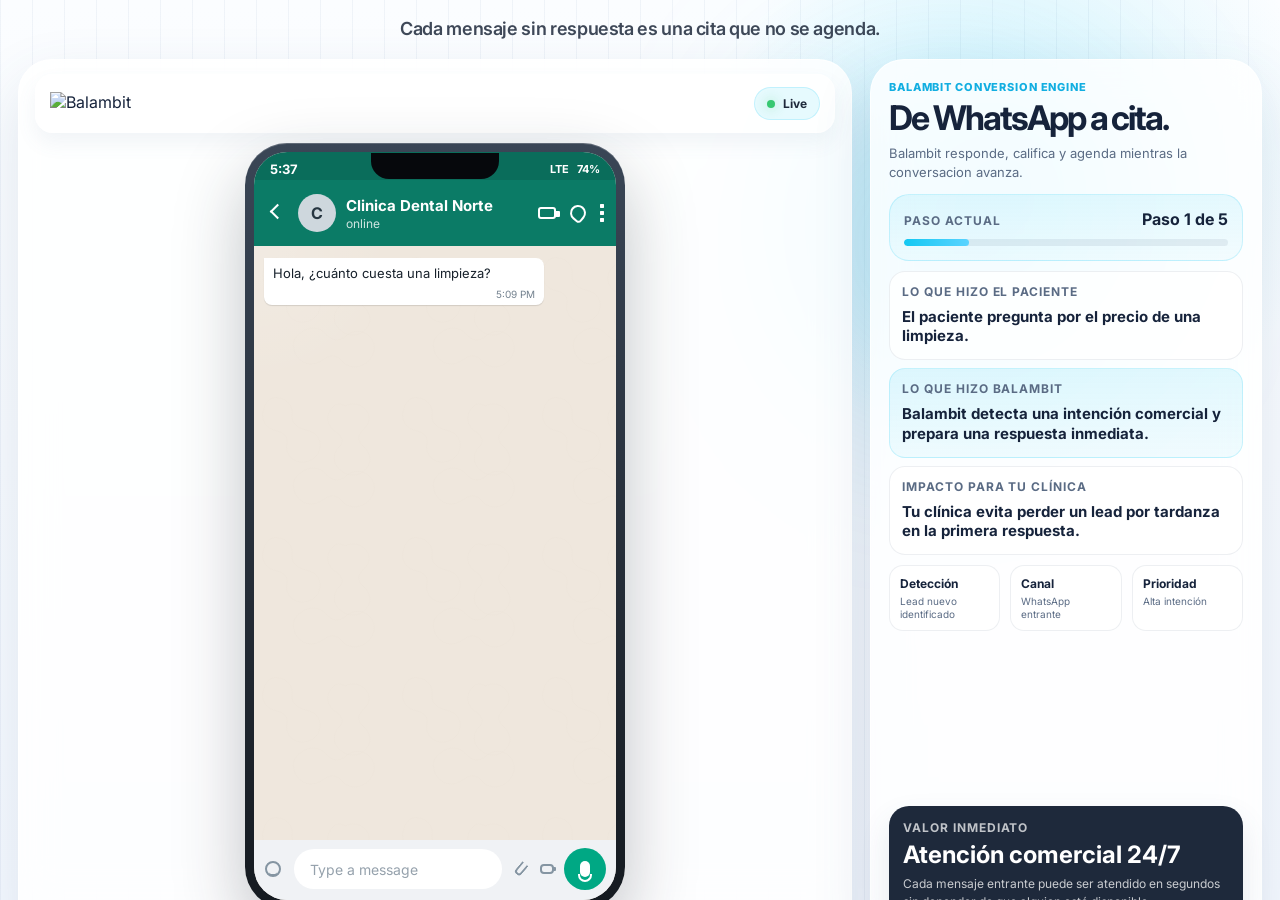
==== src/landing/demo/index.html @ fa54c556 "feat: v2 strategic redesign and guided demo integration" ====
<!DOCTYPE html>
<html lang="es">

<head>
  <meta charset="UTF-8" />
  <meta name="viewport" content="width=device-width, initial-scale=1.0" />
  <title>Balambit Demo</title>
  <link rel="preconnect" href="https://fonts.googleapis.com" />
  <link rel="preconnect" href="https://fonts.gstatic.com" crossorigin />
  <link href="https://fonts.googleapis.com/css2?family=Inter:wght@400;500;600;700;800&display=swap" rel="stylesheet" />
  <link rel="stylesheet" href="./css/styles.css" />
</head>

<body>
  <div class="app-shell">
    <main class="screen screen-chat is-active" data-screen="chat">
      <div class="site-grid"></div>
      <div class="ambient ambient-one"></div>

      <header class="hook-section">
        <h2>Cada mensaje sin respuesta es una cita que no se agenda.</h2>
      </header>

      <div class="chat-layout">
        <section class="demo-stage">
          <header class="brand-bar">
            <img class="brand-logo"
              src="https://balambit.com/assets/branding/Balambit_Logo_Horizontal_Web_Transparent.png" alt="Balambit" />
            <div class="brand-badge">
              <span class="brand-badge-dot"></span>
              <span>Live</span>
            </div>
          </header>

          <div class="iphone-frame" id="phone-hotspot" role="button" tabindex="0" aria-label="Avanzar conversacion">
            <div class="iphone-notch"></div>
            <div class="iphone-screen">
              <div class="wa-statusbar">
                <span>5:37</span>
                <div class="wa-status-icons">
                  <span>LTE</span>
                  <span>74%</span>
                </div>
              </div>

              <div class="wa-header">
                <div class="wa-contact">
                  <button class="wa-back" aria-hidden="true">
                    <span></span>
                  </button>
                  <div class="wa-avatar">C</div>
                  <div class="wa-contact-copy">
                    <strong>Clinica Dental Norte</strong>
                    <span>online</span>
                  </div>
                </div>
                <div class="wa-actions" aria-hidden="true">
                  <span class="wa-camera"></span>
                  <span class="wa-phone"></span>
                  <span class="wa-menu"></span>
                </div>
              </div>

              <div class="wa-chat-bg">
                <div class="wa-chat" id="chat-thread"></div>
              </div>

              <div class="wa-input">
                <span class="wa-emoji"></span>
                <div class="wa-input-pill">Type a message</div>
                <span class="wa-attach"></span>
                <span class="wa-camera-small"></span>
                <button class="wa-mic" aria-hidden="true">
                  <span></span>
                </button>
              </div>
            </div>
          </div>

          <div class="tap-hint">
            <strong>Toca el iPhone para avanzar</strong>
          </div>
        </section>

        <aside class="insight-panel">
          <div class="panel-kicker">Balambit Conversion Engine</div>
          <h1>De WhatsApp a cita.</h1>
          <p class="panel-intro">
            Balambit responde, califica y agenda mientras la conversacion avanza.
          </p>

          <div class="stepper-card">
            <div class="stepper-copy">
              <span class="step-label">Paso actual</span>
              <strong id="step-title">Paso 1 de 5</strong>
            </div>
            <div class="step-meter">
              <div class="step-meter-fill" id="step-meter-fill"></div>
            </div>
          </div>

          <div class="insight-stack">
            <article class="insight-card">
              <span class="insight-label">Lo que hizo el paciente</span>
              <strong id="patient-action">Pregunto por el precio de una limpieza.</strong>
            </article>

            <article class="insight-card is-accent">
              <span class="insight-label">Lo que hizo Balambit</span>
              <strong id="ai-action">Respondio en segundos con precio y siguiente paso.</strong>
            </article>

            <article class="insight-card">
              <span class="insight-label">Impacto para tu clínica</span>
              <strong id="business-impact">El lead no se enfria y entra directo al flujo de conversion.</strong>
            </article>
          </div>

          <div class="signal-board" id="signal-board"></div>

          <div class="value-card">
            <span class="value-label">Valor inmediato</span>
            <strong id="value-title">Atencion comercial 24/7</strong>
            <p id="value-copy">
              Cada mensaje entrante puede avanzar a conversion sin depender de disponibilidad humana.
            </p>
          </div>
        </aside>
      </div>
    </main>

    <main class="screen screen-confirmation" data-screen="confirmation">
      <div class="site-grid"></div>
      <div class="ambient ambient-two"></div>

      <section class="confirmation-shell">
        <header class="confirmation-brand">
          <img class="brand-logo brand-logo-large"
            src="https://balambit.com/assets/branding/Balambit_Logo_Horizontal_Web_Transparent.png" alt="Balambit" />
          <div class="brand-badge brand-badge-light">
            <span class="brand-badge-dot"></span>
            <span>Resultado de negocio</span>
          </div>
        </header>

        <div class="confirmation-card">
          <div class="confirmation-icon">1</div>
          <p class="confirmation-kicker">Nueva cita generada automaticamente</p>
          <h2>Una conversacion entrante se convirtio en una cita confirmada.</h2>
          <div class="confirmation-time">Martes, 5:00 PM</div>
          <p class="confirmation-copy">
            Sin seguimiento manual, sin tiempos muertos y sin perder al paciente
            entre mensajes.
          </p>

          <div class="business-grid">
            <article class="business-card">
              <span class="business-label">Velocidad</span>
              <strong>Respuesta en segundos</strong>
            </article>
            <article class="business-card">
              <span class="business-label">Conversion</span>
              <strong>De interes a agenda real</strong>
            </article>
            <article class="business-card">
              <span class="business-label">Operacion</span>
              <strong>Menos carga para recepcion</strong>
            </article>
          </div>

          <div class="business-impact-msg">
            <p>✅ Menos pacientes perdidos</p>
            <p>✅ Más citas automáticas</p>
            <p>✅ Sin contratar más personal</p>
          </div>

          <div class="action-group">
            <p class="cta-urgency">Cada día que no lo tienes activo, estás perdiendo citas.</p>
            <button class="primary-cta fade-in" onclick="window.location.href='../index.html#contact'">Quiero esto en mi clínica</button>
            <button class="secondary-cta is-muted" id="restart-demo">Volver a ver demo</button>
          </div>
        </div>
      </section>
    </main>
  </div>

  <script type="module" src="./js/app.js"></script>
</body>

</html>
---- src/landing/demo/css/styles.css ----
:root {
  --bg: #f8fbff;
  --bg-soft: #ffffff;
  --bg-grid: rgba(20, 66, 125, 0.07);
  --text: #16233b;
  --text-soft: #5a6b84;
  --line: rgba(28, 54, 88, 0.1);
  --cyan: #13c8f2;
  --cyan-deep: #12aee1;
  --navy: #1e293b;
  --success: #37c871;
  --shadow-lg: 0 24px 60px rgba(63, 89, 129, 0.14);
  --shadow-md: 0 14px 30px rgba(68, 88, 118, 0.12);
  --wa-header: #0b7b66;
  --wa-header-dark: #0a6d5b;
  --wa-chat-bg: #efe7dd;
  --wa-incoming: #ffffff;
  --wa-outgoing: #d8fdb7;
  --wa-meta: #74828f;
}

* {
  box-sizing: border-box;
}

html,
body {
  margin: 0;
  height: 100%;
  font-family: "Inter", sans-serif;
  color: var(--text);
  background: var(--bg);
  overflow: hidden;
}

button {
  font: inherit;
  border: 0;
  cursor: pointer;
}

.app-shell {
  height: 100vh;
  position: relative;
  overflow: hidden;
  background:
    radial-gradient(circle at 80% 18%, rgba(19, 200, 242, 0.16), transparent 24%),
    linear-gradient(180deg, #fbfdff 0%, #f5f9ff 100%);
}

.screen {
  position: absolute;
  inset: 0;
  display: none;
  opacity: 0;
  transform: translateY(16px);
  transition: opacity 300ms ease-out, transform 300ms ease-out;
  padding: 18px;
}

.screen.is-active {
  display: block;
  opacity: 1;
  transform: translateY(0);
}

.site-grid {
  position: absolute;
  inset: 0;
  background-image: linear-gradient(to right, var(--bg-grid) 1px, transparent 1px);
  background-size: 32px 32px;
  opacity: 0.7;
  pointer-events: none;
}

.ambient {
  position: absolute;
  border-radius: 999px;
  filter: blur(90px);
  pointer-events: none;
}

.ambient-one {
  width: 360px;
  height: 360px;
  top: 64px;
  right: 12%;
  background: rgba(19, 200, 242, 0.18);
}

.ambient-two {
  width: 420px;
  height: 420px;
  top: 18%;
  left: 50%;
  transform: translateX(-50%);
  background: rgba(19, 200, 242, 0.16);
}

.hook-section {
  text-align: center;
  margin-bottom: 20px;
  position: relative;
  z-index: 2;
  animation: bubbleIn 300ms ease-out;
}

.hook-section h2 {
  font-size: 18px;
  margin: 0;
  color: var(--navy);
  letter-spacing: -0.02em;
  font-weight: 600;
  opacity: 0.85;
}

.chat-layout {
  position: relative;
  z-index: 1;
  width: min(1420px, 100%);
  height: calc(100vh - 120px);
  margin: 0 auto;
  display: grid;
  grid-template-columns: minmax(560px, 1fr) 392px;
  gap: 18px;
}

.demo-stage,
.insight-panel,
.confirmation-card,
.confirmation-brand {
  background: rgba(255, 255, 255, 0.82);
  backdrop-filter: blur(18px);
}

.demo-stage,
.insight-panel {
  border: 1px solid rgba(255, 255, 255, 0.72);
  box-shadow: var(--shadow-lg);
}

.demo-stage {
  border-radius: 34px;
  padding: 14px 16px 12px;
  display: flex;
  flex-direction: column;
  justify-content: space-between;
}

.brand-bar,
.confirmation-brand {
  display: flex;
  align-items: center;
  justify-content: space-between;
  padding: 12px 14px;
  border-radius: 18px;
  background: rgba(255, 255, 255, 0.7);
  border: 1px solid rgba(255, 255, 255, 0.85);
  box-shadow: 0 10px 20px rgba(85, 113, 150, 0.08);
}

.brand-logo {
  display: block;
  height: 24px;
  width: auto;
}

.brand-logo-large {
  height: 30px;
}

.brand-badge {
  display: inline-flex;
  align-items: center;
  gap: 8px;
  padding: 8px 12px;
  border-radius: 999px;
  background: rgba(19, 200, 242, 0.1);
  border: 1px solid rgba(19, 200, 242, 0.18);
  color: var(--navy);
  font-size: 12px;
  font-weight: 700;
}

.brand-badge-dot {
  width: 8px;
  height: 8px;
  border-radius: 999px;
  background: var(--success);
  box-shadow: 0 0 12px rgba(55, 200, 113, 0.45);
}

.iphone-frame {
  width: min(380px, 100%);
  margin: 10px auto 6px;
  padding: 9px;
  border-radius: 42px;
  background: linear-gradient(180deg, #3a4656 0%, #151a20 100%);
  box-shadow:
    inset 0 1px 0 rgba(255, 255, 255, 0.2),
    0 28px 70px rgba(32, 38, 51, 0.28);
  position: relative;
  user-select: none;
  transition: transform 220ms ease;
}

.iphone-frame:hover {
  transform: translateY(-2px);
}

.iphone-notch {
  position: absolute;
  top: 10px;
  left: 50%;
  transform: translateX(-50%);
  width: 128px;
  height: 26px;
  border-radius: 0 0 18px 18px;
  background: #06080c;
  z-index: 3;
}

.iphone-screen {
  height: min(748px, calc(100vh - 148px));
  min-height: 648px;
  border-radius: 33px;
  overflow: hidden;
  background: var(--wa-chat-bg);
  display: flex;
  flex-direction: column;
}

.wa-statusbar {
  height: 28px;
  background: var(--wa-header-dark);
  color: #ffffff;
  display: flex;
  align-items: center;
  justify-content: space-between;
  padding: 6px 16px 0;
  font-size: 13px;
  font-weight: 700;
}

.wa-status-icons {
  display: inline-flex;
  gap: 8px;
  font-size: 11px;
}

.wa-header {
  min-height: 66px;
  background: var(--wa-header);
  color: #ffffff;
  display: flex;
  align-items: center;
  justify-content: space-between;
  padding: 10px 12px;
}

.wa-contact,
.wa-actions {
  display: flex;
  align-items: center;
}

.wa-contact {
  gap: 10px;
}

.wa-back {
  width: 22px;
  height: 22px;
  padding: 0;
  background: transparent;
  position: relative;
}

.wa-back span::before {
  content: "";
  position: absolute;
  top: 4px;
  left: 6px;
  width: 9px;
  height: 9px;
  border-left: 2px solid #ffffff;
  border-bottom: 2px solid #ffffff;
  transform: rotate(45deg);
}

.wa-avatar {
  width: 38px;
  height: 38px;
  border-radius: 999px;
  background: #ced7dd;
  color: #273641;
  display: grid;
  place-items: center;
  font-weight: 700;
}

.wa-contact-copy strong {
  display: block;
  font-size: 15px;
}

.wa-contact-copy span {
  display: block;
  margin-top: 1px;
  color: rgba(255, 255, 255, 0.8);
  font-size: 12px;
}

.wa-actions {
  gap: 14px;
}

.wa-camera,
.wa-phone,
.wa-menu {
  display: inline-block;
  position: relative;
}

.wa-camera {
  width: 18px;
  height: 12px;
  border: 2px solid #ffffff;
  border-radius: 3px;
}

.wa-camera::after {
  content: "";
  position: absolute;
  top: 2px;
  right: -6px;
  width: 5px;
  height: 6px;
  border-radius: 1px;
  background: #ffffff;
}

.wa-phone {
  width: 16px;
  height: 16px;
  border: 2px solid #ffffff;
  border-radius: 10px 10px 5px 10px;
  transform: rotate(40deg);
}

.wa-menu {
  width: 4px;
  height: 18px;
  background:
    radial-gradient(circle, #ffffff 2px, transparent 3px) center top/4px 4px no-repeat,
    radial-gradient(circle, #ffffff 2px, transparent 3px) center center/4px 4px no-repeat,
    radial-gradient(circle, #ffffff 2px, transparent 3px) center bottom/4px 4px no-repeat;
}

.wa-chat-bg {
  flex: 1;
  padding: 12px 10px 10px;
  background:
    radial-gradient(circle at top left, rgba(255, 255, 255, 0.15), transparent 20%),
    linear-gradient(rgba(239, 231, 221, 0.92), rgba(239, 231, 221, 0.92)),
    url("data:image/svg+xml,%3Csvg xmlns='http://www.w3.org/2000/svg' width='140' height='140' viewBox='0 0 140 140'%3E%3Cg fill='none' stroke='rgba(143,124,95,0.18)' stroke-width='1'%3E%3Cpath d='M25 12c8 1 14 8 13 16-1 9 5 14 14 16 9 2 15 8 14 17-1 10-10 16-20 15-9-1-15-10-13-18 1-7-2-11-10-13-10-2-16-10-14-19 2-10 7-16 16-14z'/%3E%3Cpath d='M91 20c7-4 16-2 21 4 5 6 4 13-2 19-7 6-7 12 0 18 7 7 8 15 2 22-7 8-18 8-26 1-7-6-8-16-1-23 5-5 4-10-3-15-10-7-11-17-3-25 4-4 7-4 12-1z'/%3E%3Cpath d='M48 86c7-6 18-5 24 2 6 7 13 8 20 2 8-7 18-6 24 1 7 8 5 19-4 26-8 6-18 5-24-2-5-6-11-7-18-2-10 8-22 6-28-4-5-10-3-18 6-23z'/%3E%3C/g%3E%3C/svg%3E");
}

.wa-chat {
  display: flex;
  flex-direction: column;
  gap: 6px;
}

.message-row {
  display: flex;
}

.message-row.outgoing {
  justify-content: flex-end;
}

.message-bubble {
  max-width: 82%;
  padding: 7px 9px 8px;
  border-radius: 8px;
  color: #17212b;
  font-size: 13px;
  line-height: 1.38;
  box-shadow: 0 1px 1px rgba(0, 0, 0, 0.12);
  animation: bubbleIn 260ms ease-out;
}

.message-row.incoming .message-bubble {
  background: var(--wa-incoming);
  border-top-left-radius: 0;
}

.message-row.outgoing .message-bubble {
  background: var(--wa-outgoing);
  border-top-right-radius: 0;
}

.message-meta {
  display: inline-flex;
  align-items: center;
  gap: 4px;
  margin-left: 8px;
  float: right;
  color: var(--wa-meta);
  font-size: 10px;
  transform: translateY(5px);
}

.message-checks {
  color: #5db0ff;
  letter-spacing: -0.12em;
}

.wa-input {
  min-height: 58px;
  padding: 8px 10px 10px;
  display: grid;
  grid-template-columns: 20px 1fr 16px 16px 42px;
  align-items: center;
  gap: 10px;
  background: #f0f2f5;
}

.wa-input-pill {
  min-height: 40px;
  display: flex;
  align-items: center;
  padding: 0 16px;
  border-radius: 999px;
  background: #ffffff;
  color: #95a1ac;
  font-size: 14px;
}

.wa-emoji,
.wa-attach,
.wa-camera-small {
  position: relative;
  width: 18px;
  height: 18px;
}

.wa-emoji::before {
  content: "";
  position: absolute;
  inset: 1px;
  border: 2px solid #8595a2;
  border-radius: 999px;
}

.wa-emoji::after {
  content: "";
  position: absolute;
  top: 10px;
  left: 5px;
  width: 8px;
  height: 4px;
  border-bottom: 2px solid #8595a2;
  border-radius: 0 0 8px 8px;
}

.wa-attach::before {
  content: "";
  position: absolute;
  inset: 2px 5px;
  border: 2px solid #8595a2;
  border-top: 0;
  border-radius: 0 0 8px 8px;
  transform: rotate(40deg);
}

.wa-camera-small::before {
  content: "";
  position: absolute;
  inset: 4px 2px;
  border: 2px solid #8595a2;
  border-radius: 4px;
}

.wa-camera-small::after {
  content: "";
  position: absolute;
  top: 7px;
  right: 0;
  width: 4px;
  height: 4px;
  border-radius: 1px;
  background: #8595a2;
}

.wa-mic {
  width: 42px;
  height: 42px;
  border-radius: 999px;
  background: #00a884;
  display: grid;
  place-items: center;
}

.wa-mic span {
  position: relative;
  width: 10px;
  height: 16px;
  border-radius: 8px;
  background: #ffffff;
}

.wa-mic span::after {
  content: "";
  position: absolute;
  left: 50%;
  bottom: -5px;
  width: 10px;
  height: 6px;
  border: 2px solid #ffffff;
  border-top: 0;
  border-radius: 0 0 8px 8px;
  transform: translateX(-50%);
}

.tap-hint {
  display: flex;
  flex-direction: column;
  gap: 4px;
  align-items: center;
  margin-top: 0;
  color: var(--text-soft);
  font-size: 11px;
  text-align: center;
}

.tap-hint strong {
  color: var(--navy);
  font-size: 12px;
  font-weight: 700;
}

.insight-panel {
  border-radius: 34px;
  padding: 20px 18px 18px;
  display: flex;
  flex-direction: column;
}

.panel-kicker {
  color: var(--cyan-deep);
  font-size: 11px;
  font-weight: 800;
  letter-spacing: 0.08em;
  text-transform: uppercase;
}

.insight-panel h1 {
  margin: 8px 0 0;
  font-size: 34px;
  line-height: 0.95;
  letter-spacing: -0.06em;
}

.panel-intro {
  margin: 10px 0 0;
  color: var(--text-soft);
  font-size: 13px;
  line-height: 1.45;
}

.stepper-card,
.value-card {
  margin-top: 12px;
  padding: 14px;
  border-radius: 20px;
}

.stepper-card {
  background: linear-gradient(180deg, rgba(19, 200, 242, 0.1), rgba(19, 200, 242, 0.04));
  border: 1px solid rgba(19, 200, 242, 0.18);
}

.stepper-copy {
  display: flex;
  align-items: baseline;
  justify-content: space-between;
}

.step-label,
.insight-label,
.value-label,
.business-label {
  display: block;
  color: var(--text-soft);
  font-size: 12px;
  font-weight: 700;
  letter-spacing: 0.08em;
  text-transform: uppercase;
}

.stepper-copy strong {
  font-size: 16px;
}

.step-meter {
  margin-top: 10px;
  height: 7px;
  border-radius: 999px;
  background: rgba(28, 54, 88, 0.08);
  overflow: hidden;
}

.step-meter-fill {
  height: 100%;
  width: 16.66%;
  border-radius: inherit;
  background: linear-gradient(90deg, var(--cyan), #5ad3ff);
  transition: width 240ms ease;
}

.insight-stack {
  margin-top: 10px;
  display: grid;
  gap: 8px;
}

.insight-card,
.signal-chip,
.business-card {
  background: rgba(255, 255, 255, 0.76);
  border: 1px solid rgba(28, 54, 88, 0.08);
}

.insight-card {
  padding: 12px 12px 14px;
  border-radius: 16px;
}

.insight-card.is-accent {
  background: linear-gradient(180deg, rgba(19, 200, 242, 0.12), rgba(19, 200, 242, 0.06));
  border-color: rgba(19, 200, 242, 0.18);
}

.insight-card strong {
  display: block;
  margin-top: 8px;
  font-size: 15px;
  line-height: 1.28;
}

.signal-board,
.business-grid {
  display: grid;
  gap: 10px;
}

.signal-board {
  margin-top: 10px;
  grid-template-columns: repeat(3, minmax(0, 1fr));
}

.signal-chip {
  padding: 10px;
  border-radius: 14px;
}

.signal-chip strong {
  display: block;
  font-size: 12px;
}

.signal-chip span {
  display: block;
  margin-top: 4px;
  color: var(--text-soft);
  font-size: 10px;
  line-height: 1.25;
}

.value-card {
  margin-top: auto;
  background: var(--navy);
  color: #ffffff;
  box-shadow: var(--shadow-md);
}

.value-card .value-label {
  color: rgba(255, 255, 255, 0.72);
}

.value-card strong {
  display: block;
  margin-top: 8px;
  font-size: 24px;
  line-height: 1;
}

.value-card p {
  margin: 8px 0 0;
  color: rgba(255, 255, 255, 0.76);
  font-size: 12px;
  line-height: 1.45;
}

.confirmation-shell {
  position: relative;
  z-index: 1;
  width: min(1160px, 100%);
  height: calc(100vh - 36px);
  margin: 0 auto;
  display: flex;
  flex-direction: column;
  justify-content: center;
  gap: 18px;
}

.confirmation-card {
  border-radius: 34px;
  border: 1px solid rgba(255, 255, 255, 0.72);
  box-shadow: var(--shadow-lg);
  padding: 34px 36px 30px;
  text-align: center;
}

.confirmation-icon {
  width: 82px;
  height: 82px;
  margin: 0 auto;
  border-radius: 26px;
  display: grid;
  place-items: center;
  background: linear-gradient(180deg, rgba(19, 200, 242, 0.14), rgba(19, 200, 242, 0.08));
  border: 1px solid rgba(19, 200, 242, 0.2);
  color: var(--cyan-deep);
  font-size: 34px;
  font-weight: 800;
}

.confirmation-kicker {
  margin: 20px 0 0;
  color: var(--cyan-deep);
  font-size: 13px;
  font-weight: 800;
  letter-spacing: 0.08em;
  text-transform: uppercase;
}

.confirmation-card h2 {
  max-width: 760px;
  margin: 14px auto 0;
  font-size: 50px;
  line-height: 0.98;
  letter-spacing: -0.06em;
}

.confirmation-time {
  margin-top: 14px;
  font-size: 24px;
  font-weight: 700;
}

.confirmation-copy {
  max-width: 640px;
  margin: 14px auto 0;
  color: var(--text-soft);
  font-size: 18px;
  line-height: 1.6;
}

.business-grid {
  margin-top: 24px;
  grid-template-columns: repeat(3, minmax(0, 1fr));
}

.business-card {
  padding: 18px;
  border-radius: 22px;
}

.business-card strong {
  display: block;
  margin-top: 10px;
  font-size: 18px;
  line-height: 1.35;
}

.business-impact-msg {
  margin: 24px auto 0;
  max-width: 420px;
  text-align: left;
  background: rgba(55, 200, 113, 0.08);
  padding: 16px 24px;
  border-radius: 18px;
  border: 1px solid rgba(55, 200, 113, 0.25);
}

.business-impact-msg p {
  margin: 8px 0;
  color: var(--navy);
  font-size: 16px;
  font-weight: 600;
}

.action-group {
  margin-top: 32px;
  display: flex;
  flex-direction: column;
  align-items: center;
  gap: 12px;
}

.primary-cta {
  min-width: 270px;
  padding: 17px 28px;
  border-radius: 18px;
  background: linear-gradient(90deg, var(--cyan) 0%, #21b7ff 100%);
  color: #ffffff;
  font-size: 16px;
  font-weight: 800;
  box-shadow: 0 16px 34px rgba(19, 200, 242, 0.24);
}

.secondary-cta {
  background: transparent;
  color: var(--text-soft);
  font-size: 14px;
  font-weight: 600;
  text-decoration: none;
  padding: 10px;
  transition: color 200ms ease;
}

.secondary-cta:hover {
  color: var(--navy);
  text-decoration: underline;
}

.secondary-cta.is-muted {
  font-size: 12px;
  opacity: 0.55;
  margin-top: -4px;
}

.cta-urgency {
  margin: 0 0 8px;
  color: var(--navy);
  font-size: 14px;
  font-weight: 600;
  opacity: 0.75;
}

.fade-in {
  animation: bubbleIn 700ms ease-out backwards;
}

@keyframes bubbleIn {
  from {
    opacity: 0;
    transform: translateY(6px);
  }

  to {
    opacity: 1;
    transform: translateY(0);
  }
}

@media (max-width: 1180px) {

  html,
  body {
    overflow: auto;
  }

  .app-shell {
    height: auto;
    min-height: 100vh;
  }

  .screen {
    position: relative;
    min-height: 100vh;
  }

  .chat-layout {
    height: auto;
    min-height: calc(100vh - 36px);
    grid-template-columns: 1fr;
  }

  .confirmation-shell {
    height: auto;
    min-height: calc(100vh - 36px);
  }
}
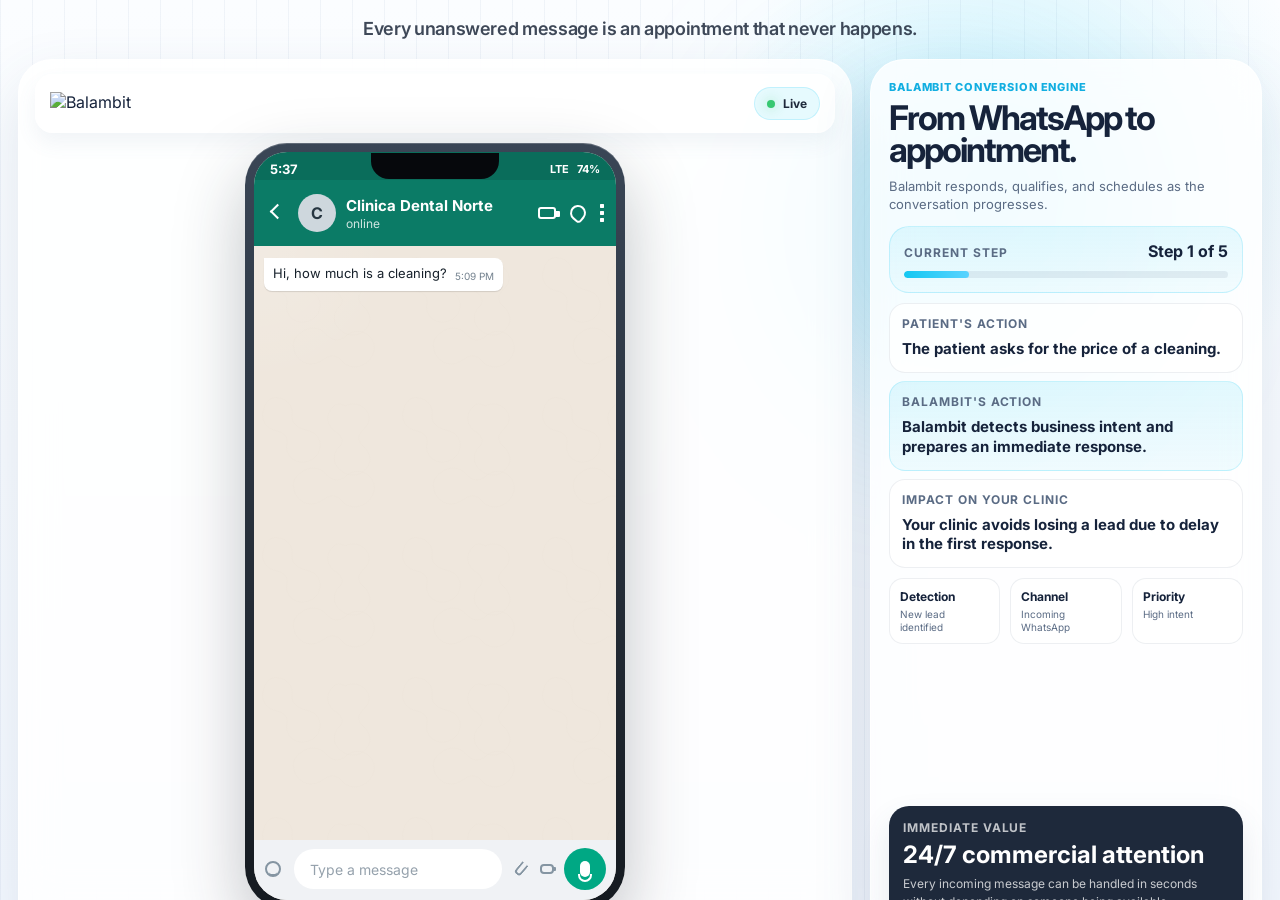
==== commit 96c8c9fe: "feat: refine hero visuals and implement full demo i18n" ====
--- a/src/landing/demo/index.html
+++ b/src/landing/demo/index.html
@@ -18,7 +18,7 @@
       <div class="ambient ambient-one"></div>
 
       <header class="hook-section">
-        <h2>Cada mensaje sin respuesta es una cita que no se agenda.</h2>
+        <h2 data-i18n="hook_title">Cada mensaje sin respuesta es una cita que no se agenda.</h2>
       </header>
 
       <div class="chat-layout">
@@ -28,7 +28,7 @@
               src="https://balambit.com/assets/branding/Balambit_Logo_Horizontal_Web_Transparent.png" alt="Balambit" />
             <div class="brand-badge">
               <span class="brand-badge-dot"></span>
-              <span>Live</span>
+              <span data-i18n="brand_badge">Live</span>
             </div>
           </header>
 
@@ -50,8 +50,8 @@
                   </button>
                   <div class="wa-avatar">C</div>
                   <div class="wa-contact-copy">
-                    <strong>Clinica Dental Norte</strong>
-                    <span>online</span>
+                    <strong data-i18n="demo_vis_user">Clinica Dental Norte</strong>
+                    <span data-i18n="demo_vis_status">online</span>
                   </div>
                 </div>
                 <div class="wa-actions" aria-hidden="true">
@@ -67,7 +67,7 @@
 
               <div class="wa-input">
                 <span class="wa-emoji"></span>
-                <div class="wa-input-pill">Type a message</div>
+                <div class="wa-input-pill" data-i18n="demo_vis_input">Type a message</div>
                 <span class="wa-attach"></span>
                 <span class="wa-camera-small"></span>
                 <button class="wa-mic" aria-hidden="true">
@@ -78,20 +78,20 @@
           </div>
 
           <div class="tap-hint">
-            <strong>Toca el iPhone para avanzar</strong>
+            <strong data-i18n="phone_hint">Toca el iPhone para avanzar</strong>
           </div>
         </section>
 
         <aside class="insight-panel">
-          <div class="panel-kicker">Balambit Conversion Engine</div>
-          <h1>De WhatsApp a cita.</h1>
-          <p class="panel-intro">
+          <div class="panel-kicker" data-i18n="insight_kicker">Balambit Conversion Engine</div>
+          <h1 data-i18n="insight_title">De WhatsApp a cita.</h1>
+          <p class="panel-intro" data-i18n="insight_desc">
             Balambit responde, califica y agenda mientras la conversacion avanza.
           </p>
 
           <div class="stepper-card">
             <div class="stepper-copy">
-              <span class="step-label">Paso actual</span>
+              <span class="step-label" data-i18n="step_label">Paso actual</span>
               <strong id="step-title">Paso 1 de 5</strong>
             </div>
             <div class="step-meter">
@@ -101,17 +101,17 @@
 
           <div class="insight-stack">
             <article class="insight-card">
-              <span class="insight-label">Lo que hizo el paciente</span>
+              <span class="insight-label" data-i18n="patient_label">Lo que hizo el paciente</span>
               <strong id="patient-action">Pregunto por el precio de una limpieza.</strong>
             </article>
 
             <article class="insight-card is-accent">
-              <span class="insight-label">Lo que hizo Balambit</span>
+              <span class="insight-label" data-i18n="ai_label">Lo que hizo Balambit</span>
               <strong id="ai-action">Respondio en segundos con precio y siguiente paso.</strong>
             </article>
 
             <article class="insight-card">
-              <span class="insight-label">Impacto para tu clínica</span>
+              <span class="insight-label" data-i18n="impact_label">Impacto para tu clínica</span>
               <strong id="business-impact">El lead no se enfria y entra directo al flujo de conversion.</strong>
             </article>
           </div>
@@ -119,7 +119,7 @@
           <div class="signal-board" id="signal-board"></div>
 
           <div class="value-card">
-            <span class="value-label">Valor inmediato</span>
+            <span class="value-label" data-i18n="value_label">Valor inmediato</span>
             <strong id="value-title">Atencion comercial 24/7</strong>
             <p id="value-copy">
               Cada mensaje entrante puede avanzar a conversion sin depender de disponibilidad humana.
@@ -139,45 +139,45 @@
             src="https://balambit.com/assets/branding/Balambit_Logo_Horizontal_Web_Transparent.png" alt="Balambit" />
           <div class="brand-badge brand-badge-light">
             <span class="brand-badge-dot"></span>
-            <span>Resultado de negocio</span>
+            <span data-i18n="conf_badge">Resultado de negocio</span>
           </div>
         </header>
 
         <div class="confirmation-card">
           <div class="confirmation-icon">1</div>
-          <p class="confirmation-kicker">Nueva cita generada automaticamente</p>
-          <h2>Una conversacion entrante se convirtio en una cita confirmada.</h2>
-          <div class="confirmation-time">Martes, 5:00 PM</div>
-          <p class="confirmation-copy">
+          <p class="confirmation-kicker" data-i18n="conf_kicker">Nueva cita generada automaticamente</p>
+          <h2 data-i18n="conf_title">Una conversacion entrante se convirtio en una cita confirmada.</h2>
+          <div class="confirmation-time" data-i18n="conf_time">Martes, 5:00 PM</div>
+          <p class="confirmation-copy" data-i18n="conf_desc">
             Sin seguimiento manual, sin tiempos muertos y sin perder al paciente
             entre mensajes.
           </p>
 
           <div class="business-grid">
             <article class="business-card">
-              <span class="business-label">Velocidad</span>
-              <strong>Respuesta en segundos</strong>
+              <span class="business-label" data-i18n="biz_speed_label">Velocidad</span>
+              <strong data-i18n="biz_speed_value">Respuesta en segundos</strong>
             </article>
             <article class="business-card">
-              <span class="business-label">Conversion</span>
-              <strong>De interes a agenda real</strong>
+              <span class="business-label" data-i18n="biz_conv_label">Conversion</span>
+              <strong data-i18n="biz_conv_value">De interes a agenda real</strong>
             </article>
             <article class="business-card">
-              <span class="business-label">Operacion</span>
-              <strong>Menos carga para recepcion</strong>
+              <span class="business-label" data-i18n="biz_ops_label">Operacion</span>
+              <strong data-i18n="biz_ops_value">Menos carga para recepcion</strong>
             </article>
           </div>
 
           <div class="business-impact-msg">
-            <p>✅ Menos pacientes perdidos</p>
-            <p>✅ Más citas automáticas</p>
-            <p>✅ Sin contratar más personal</p>
+            <p data-i18n="impact_msg1">✅ Menos pacientes perdidos</p>
+            <p data-i18n="impact_msg2">✅ Más citas automáticas</p>
+            <p data-i18n="impact_msg3">✅ Sin contratar más personal</p>
           </div>
 
           <div class="action-group">
-            <p class="cta-urgency">Cada día que no lo tienes activo, estás perdiendo citas.</p>
-            <button class="primary-cta fade-in" onclick="window.location.href='../index.html#contact'">Quiero esto en mi clínica</button>
-            <button class="secondary-cta is-muted" id="restart-demo">Volver a ver demo</button>
+            <p class="cta-urgency" data-i18n="cta_urgency">Cada día que no lo tienes activo, estás perdiendo citas.</p>
+            <button class="primary-cta fade-in" onclick="window.location.href='../index.html#contact'" data-i18n="cta_primary">Quiero esto en mi clínica</button>
+            <button class="secondary-cta is-muted" id="restart-demo" data-i18n="cta_secondary">Volver a ver demo</button>
           </div>
         </div>
       </section>
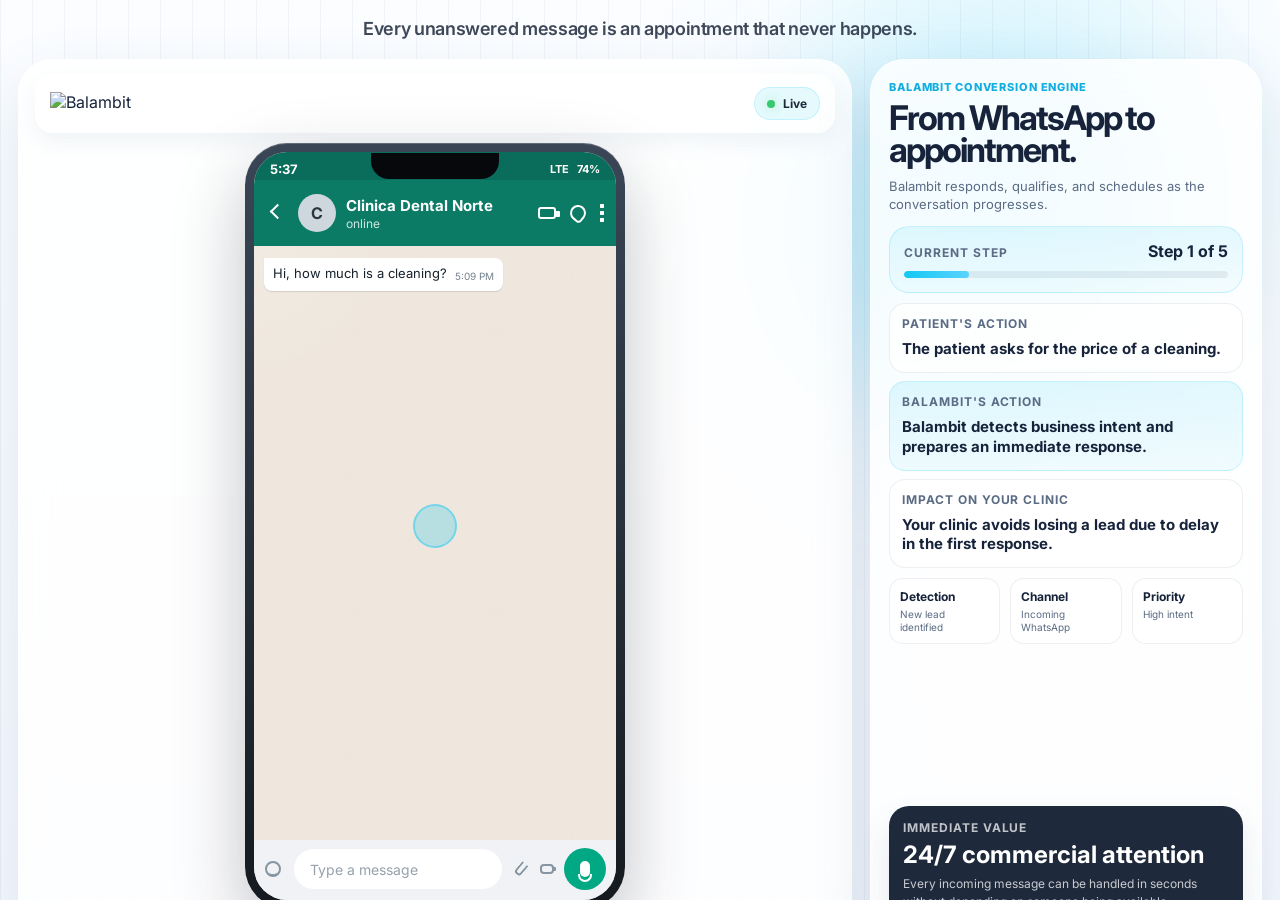
==== commit 5e5eb0f0: "feat: refine brand messaging and enhance demo UX" ====
--- a/src/landing/demo/index.html
+++ b/src/landing/demo/index.html
@@ -35,6 +35,12 @@
           <div class="iphone-frame" id="phone-hotspot" role="button" tabindex="0" aria-label="Avanzar conversacion">
             <div class="iphone-notch"></div>
             <div class="iphone-screen">
+              <!-- UX Enhancements: Hotspot & Ripple -->
+              <div class="hotspot-overlay">
+                <div class="hotspot"></div>
+                <div class="ripple-container"></div>
+              </div>
+
               <div class="wa-statusbar">
                 <span>5:37</span>
                 <div class="wa-status-icons">
--- a/src/landing/demo/css/styles.css
+++ b/src/landing/demo/css/styles.css
@@ -867,6 +867,94 @@
   }
 }
 
+/* UX Enhancements */
+.hotspot-overlay {
+  position: absolute;
+  inset: 0;
+  z-index: 10;
+  cursor: pointer;
+  pointer-events: none; /* Let clicks pass through to the frame */
+}
+
+.hotspot {
+  position: absolute;
+  top: 50%;
+  left: 50%;
+  transform: translate(-50%, -50%);
+  width: 44px;
+  height: 44px;
+  border-radius: 50%;
+  background: rgba(19, 200, 242, 0.25);
+  border: 2px solid rgba(19, 200, 242, 0.4);
+  animation: pulse 2s infinite;
+}
+
+@keyframes pulse {
+  0% { transform: translate(-50%, -50%) scale(0.95); box-shadow: 0 0 0 0 rgba(19, 200, 242, 0.4); }
+  70% { transform: translate(-50%, -50%) scale(1); box-shadow: 0 0 0 15px rgba(19, 200, 242, 0); }
+  100% { transform: translate(-50%, -50%) scale(0.95); box-shadow: 0 0 0 0 rgba(19, 200, 242, 0); }
+}
+
+.ripple-container {
+  position: absolute;
+  inset: 0;
+  overflow: hidden;
+  border-radius: 33px;
+}
+
+.ripple {
+  position: absolute;
+  background: rgba(19, 200, 242, 0.4);
+  transform: translate(-50%, -50%);
+  border-radius: 50%;
+  animation: ripple-effect 600ms linear;
+  pointer-events: none;
+}
+
+@keyframes ripple-effect {
+  from { width: 0; height: 0; opacity: 0.5; }
+  to { width: 800px; height: 800px; opacity: 0; }
+}
+
+.typing-indicator {
+  padding: 8px 12px;
+  background: var(--wa-incoming);
+  border-radius: 8px;
+  border-top-left-radius: 0;
+  display: inline-flex;
+  gap: 4px;
+  align-self: flex-start;
+  margin-bottom: 6px;
+  box-shadow: 0 1px 1px rgba(0, 0, 0, 0.12);
+  animation: bubbleIn 300ms ease-out;
+}
+
+.typing-dot {
+  width: 6px;
+  height: 6px;
+  background: #95a1ac;
+  border-radius: 50%;
+  animation: typing 1.4s infinite ease-in-out;
+}
+
+.typing-dot:nth-child(2) { animation-delay: 200ms; }
+.typing-dot:nth-child(3) { animation-delay: 400ms; }
+
+@keyframes typing {
+  0%, 80%, 100% { transform: translateY(0); }
+  40% { transform: translateY(-5px); }
+}
+
+.bounce-hint {
+  animation: bounce 2s infinite;
+}
+
+@keyframes bounce {
+  0%, 20%, 50%, 80%, 100% { transform: translateY(0); }
+  40% { transform: translateY(-10px); }
+  60% { transform: translateY(-5px); }
+}
+
 @media (max-width: 1180px) {
 
   html,
